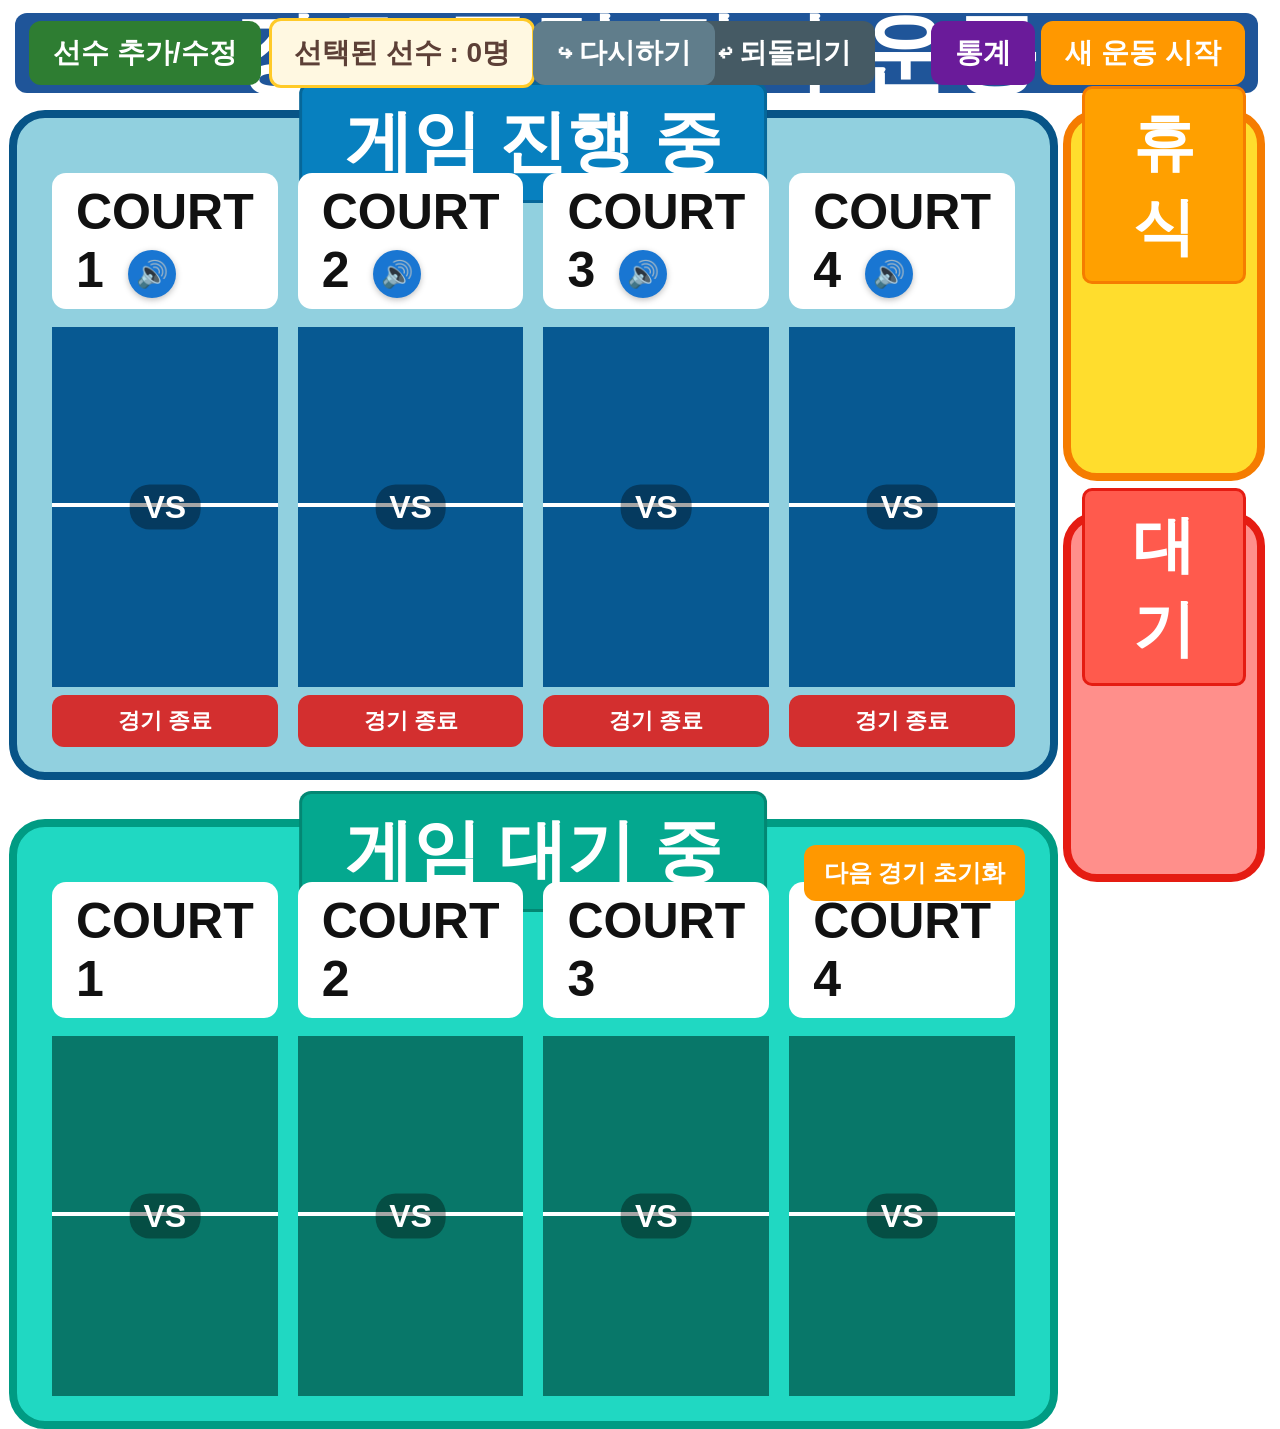
==== court.html @ 14f6e79e "First version of badminton manager" ====
<!DOCTYPE html>
<html lang="ko">
<head>
    <meta charset="UTF-8">
    <meta name="viewport" content="width=device-width, initial-scale=1.0">
    <title>코트 관리</title>
    <link rel="stylesheet" href="style.css">
</head>
<body class="court-body">

<div class="court-layout">

    <header class="court-title-bar">
        <h1>강호 클럽 정기 운동</h1>
            <div id="selectedCountBox" class="selected-count-box">
        선택된 선수 : 0명
    </div>
        <button id="editPlayersBtn" class="edit-players-btn" type="button">선수 추가/수정</button>
        <button id="showStatsBtn" class="show-stats-btn" type="button">통계</button>
        <button id="undoBtn" class="undo-btn" type="button">↩ 되돌리기</button>
        <button id="redoBtn" class="redo-btn" type="button">↪ 다시하기</button>
        <button id="resetWorkoutBtn" class="reset-workout-btn" type="button">새 운동 시작</button>
    </header>

    <main class="court-main-area">

        <section class="game-board playing-board">
            <div class="section-label playing-label">게임 진행 중</div>

            <div class="court-list">
                <div class="badminton-court">
                    <div class="court-name">COURT 1 <button class="call-court-btn icon-call-btn" data-court="1" type="button">🔊</button></div>
                    <div class="court-field">
                        <div id="currentCourt1A" class="assignable-area court-team-area"></div>
                        <div class="vs-label">VS</div>
                        <div id="currentCourt1B" class="assignable-area court-team-area"></div>
                    </div>
                    <button class="finish-game-btn" data-court="1">경기 종료</button>
                </div>

                <div class="badminton-court">
                    <div class="court-name">COURT 2 <button class="call-court-btn icon-call-btn" data-court="2" type="button">🔊</button></div>
                    <div class="court-field">
                        <div id="currentCourt2A" class="assignable-area court-team-area"></div>
                        <div class="vs-label">VS</div>
                        <div id="currentCourt2B" class="assignable-area court-team-area"></div>
                    </div>
                    <button class="finish-game-btn" data-court="2">경기 종료</button>
                </div>

                <div class="badminton-court">
                    <div class="court-name">COURT 3 <button class="call-court-btn icon-call-btn" data-court="3" type="button">🔊</button></div>
                    <div class="court-field">
                        <div id="currentCourt3A" class="assignable-area court-team-area"></div>
                        <div class="vs-label">VS</div>
                        <div id="currentCourt3B" class="assignable-area court-team-area"></div>
                    </div>
                    <button class="finish-game-btn" data-court="3">경기 종료</button>
                </div>

                <div class="badminton-court">
                    <div class="court-name">COURT 4 <button class="call-court-btn icon-call-btn" data-court="4" type="button">🔊</button></div>
                    <div class="court-field">
                        <div id="currentCourt4A" class="assignable-area court-team-area"></div>
                        <div class="vs-label">VS</div>
                        <div id="currentCourt4B" class="assignable-area court-team-area"></div>
                    </div>
                    <button class="finish-game-btn" data-court="4">경기 종료</button>
                </div>
            </div>
        </section>

        <section class="game-board waiting-game-board">
            <div class="section-label waiting-game-label">게임 대기 중</div>
            <button id="clearNextGamesBtn" class="clear-next-games-btn" type="button">다음 경기 초기화</button>

            <div class="court-list">
                <div class="badminton-court next-court">
                    <div class="court-name">COURT 1</div>
                    <div class="court-field">
                        <div id="nextCourt1A" class="assignable-area court-team-area"></div>
                        <div class="vs-label">VS</div>
                        <div id="nextCourt1B" class="assignable-area court-team-area"></div>
                    </div>
                </div>

                <div class="badminton-court next-court">
                    <div class="court-name">COURT 2</div>
                    <div class="court-field">
                        <div id="nextCourt2A" class="assignable-area court-team-area"></div>
                        <div class="vs-label">VS</div>
                        <div id="nextCourt2B" class="assignable-area court-team-area"></div>
                    </div>
                </div>

                <div class="badminton-court next-court">
                    <div class="court-name">COURT 3</div>
                    <div class="court-field">
                        <div id="nextCourt3A" class="assignable-area court-team-area"></div>
                        <div class="vs-label">VS</div>
                        <div id="nextCourt3B" class="assignable-area court-team-area"></div>
                    </div>
                </div>

                <div class="badminton-court next-court">
                    <div class="court-name">COURT 4</div>
                    <div class="court-field">
                        <div id="nextCourt4A" class="assignable-area court-team-area"></div>
                        <div class="vs-label">VS</div>
                        <div id="nextCourt4B" class="assignable-area court-team-area"></div>
                    </div>
                </div>
            </div>
        </section>

    </main>

    <aside class="right-area">
        <section class="side-box rest-box">
            <div class="side-label rest-label">휴 식</div>
            <div id="restPlayers" class="side-content"></div>
        </section>

        <section class="side-box waiting-box">
            <div class="side-label waiting-label">대 기</div>
            <button id="createPlaceholderBtn" class="placeholder-btn" type="button">경기중 복사</button>
            <div id="waitingPlayers" class="side-content"></div>
        </section>
    </aside>

</div>

<script src="court.js"></script>
</body>
</html>
---- style.css ----
body{
    margin:0;
    height:100vh;

    display:flex;
    justify-content:center;
    align-items:center;

    background:#f5f5f5;

    font-family:
    "Apple SD Gothic Neo",
    sans-serif;
}

.container{
    text-align:center;
}

h1{
    margin-bottom:40px;
}

#registerBtn{
    width:250px;
    height:80px;

    font-size:28px;
    font-weight:bold;

    border:none;
    border-radius:15px;

    background:#2e7d32;
    color:white;

    cursor:pointer;
}

/* 선수 등록 페이지 */
.register-container{
    width:92%;
    max-width:1000px;
    text-align:center;
}

.register-box{
    background:white;
    border-radius:24px;
    padding:40px;
    margin-bottom:35px;
    box-shadow:0 4px 15px rgba(0,0,0,0.08);
}

.sub-btn{
    min-width:220px;
    height:70px;
    font-size:24px;
    font-weight:bold;
    border:none;
    border-radius:16px;
    background:#1976d2;
    color:white;
    cursor:pointer;
}

#memberNameInput,
#guestNameInput{
    width:360px;
    height:68px;
    font-size:24px;
    padding:0 20px;
    border:1px solid #ccc;
    border-radius:16px;
    box-sizing:border-box;
}

#completeBtn{
    width:520px;
    height:80px;
    font-size:26px;
    font-weight:bold;
    border:none;
    border-radius:18px;
    background:#2e7d32;
    color:white;
    cursor:pointer;
}

.register-container h1{
    font-size:44px;
    margin-bottom:35px;
}

.register-container h2{
    font-size:32px;
    margin-bottom:25px;
}

button,
input{
    touch-action:manipulation;
}

button{
    -webkit-tap-highlight-color:transparent;
}

.button-row,
.guest-row{
    display:flex;
    justify-content:center;
    align-items:center;
    gap:15px;
    flex-wrap:wrap;
}

#memberList,
#guestList{
    margin-top:25px;
    display:flex;
    flex-wrap:wrap;
    gap:14px;
    justify-content:center;
}

.search-input{
    width:420px;
    height:60px;
    margin:15px auto 10px auto;
    display:block;
    padding:0 18px;
    border:2px solid #d0d0d0;
    border-radius:14px;
    font-size:22px;
    box-sizing:border-box;
}

.search-input:focus{
    outline:none;
    border-color:#1976d2;
}

.player-btn{
    min-width:130px;
    height:58px;
    border:none;
    border-radius:14px;
    background:#e0e0e0;
    font-size:20px;
    font-weight:bold;
    cursor:pointer;
}

.player-btn.selected{
    background:#2e7d32;
    color:white;
}

@media (max-width: 1024px){
    .register-container{
        width:92%;
        max-width:760px;
    }

    .register-box{
        padding:28px;
    }

    h1{
        font-size:36px;
    }

    h2{
        font-size:26px;
    }

    .sub-btn{
        min-width:190px;
        height:60px;
        font-size:21px;
    }

    #memberNameInput,
    #guestNameInput{
        width:300px;
        height:58px;
        font-size:21px;
    }

    #completeBtn{
        width:420px;
        height:70px;
        font-size:22px;
    }
}

@media (max-width: 600px){
    body{
        align-items:flex-start;
        height:auto;
        min-height:100vh;
        padding:30px 0;
    }

    .register-container{
        width:92%;
    }

    h1{
        font-size:30px;
        margin-bottom:25px;
    }

    h2{
        font-size:22px;
    }

    .register-box{
        padding:22px;
        margin-bottom:22px;
    }

    .button-row,
    .guest-row{
        flex-direction:column;
        align-items:center;
    }

    .sub-btn,
    #memberNameInput,
    #guestNameInput,
    #completeBtn{
        width:100%;
        max-width:340px;
    }

    .sub-btn{
        height:58px;
        font-size:20px;
    }

    #memberNameInput,
    #guestNameInput{
        height:56px;
        font-size:20px;
        box-sizing:border-box;
    }

    #completeBtn{
        height:66px;
        font-size:20px;
    }
}

/* =========================
   코트 화면 - 이미지형 보드 UI
========================= */
.court-body{
    margin:0;
    width:100vw;
    height:100vh;
    overflow:hidden;
    background:#ffffff;
    font-family:"Apple SD Gothic Neo", sans-serif;
}

.court-layout{
    width:100vw;
    height:100vh;
    display:grid;
    grid-template-columns:82% 16%;
    grid-template-rows:10% 43% 43%;
    gap:1.5%;
    padding:0.7%;
    box-sizing:border-box;
    background:#ffffff;
}

.court-title-bar{
    grid-column:1 / 3;
    grid-row:1;
    display:flex;
    align-items:center;
    justify-content:center;
    position:relative;
}

.court-title-bar h1{
    margin:0;
    width:99%;
    height:90%;
    display:flex;
    align-items:center;
    justify-content:center;
    background:#1f5599;
    color:white;
    border-radius:12px;
    font-size:88px;
    font-weight:900;
    letter-spacing:3px;
}

.court-main-area{
    grid-column:1;
    grid-row:2 / 4;
    display:grid;
    grid-template-rows:1fr 1fr;
    gap:5%;
}

.game-board{
    position:relative;
    border-radius:36px;
    border:8px solid #075487;
    background:#91d0df;
    padding:55px 35px 25px 35px;
    box-sizing:border-box;
}

.waiting-game-board{
    border-color:#009b83;
    background:#20d8c2;
}

.section-label{
    position:absolute;
    top:-36px;
    left:50%;
    transform:translateX(-50%);
    padding:12px 42px;
    border-radius:12px;
    color:white;
    font-size:68px;
    font-weight:900;
    border:3px solid rgba(0,0,0,0.2);
}

.playing-label{
    background:#0780bf;
}

.waiting-game-label{
    background:#04a88f;
}

.court-list{
    height:100%;
    display:grid;
    grid-template-columns:repeat(4, 1fr);
    gap:20px;
}

.badminton-court{
    position:relative;
    display:flex;
    flex-direction:column;
    align-items:center;
}

.court-name{
    background:white;
    color:#111;
    border-radius:14px;
    padding:10px 24px;
    margin-bottom:18px;
    font-size:50px;
    font-weight:900;
}

.court-field{
    width:100%;
    flex:1;
    background:#075992;
    position:relative;
    min-height:360px;
    display:grid;
    grid-template-rows:1fr 1fr;
    overflow:hidden;
}

.next-court .court-field{
    background:#087769;
}

.right-area{
    grid-column:2;
    grid-row:2 / 4;
    display:grid;
    grid-template-rows:1fr 1fr;
    gap:4%;
    min-height:0;
}

.side-box{
    position:relative;
    border-radius:34px;
    padding:55px 12px 12px 12px;
    box-sizing:border-box;
    display:flex;
    flex-direction:column;
    min-height:0;
}

.rest-box{
    background:#ffdd2d;
    border:8px solid #f57c00;
}

.waiting-box{
    background:#ff8f8b;
    border:8px solid #e51c12;
}

.side-label{
    position:absolute;
    top:-32px;
    left:50%;
    transform:translateX(-50%);
    min-width:110px;
    text-align:center;
    padding:12px 24px;
    border-radius:10px;
    color:white;
    font-size:62px;
    font-weight:900;
}

.rest-label{
    background:#ffa000;
    border:3px solid #f57c00;
}

.waiting-label{
    background:#ff5a4d;
    border:3px solid #e51c12;
}

.side-content{
    width:100%;
    flex:1;
    min-height:0;
    border-radius:18px;
    display:grid;
    grid-template-columns:1fr 1fr;
    gap:4px;
    align-content:start;
    overflow-y:auto;
    overflow-x:hidden;
    scrollbar-width:auto;
}

@media (max-width:1100px){
    .court-title-bar h1{
        font-size:52px;
    }

    .section-label{
        font-size:40px;
    }

    .side-label{
        font-size:36px;
        min-width:110px;
    }

    .court-list{
        gap:14px;
    }
}

.court-player-btn{
    width:100%;
    min-height:42px;
    margin-bottom:2px;
    border:none;
    border-radius:10px;
    background:white;
    color:#222;
    font-size:24px;
    font-weight:900;
    cursor:pointer;
    box-shadow:0 3px 8px rgba(0,0,0,0.25);
}

.court-player-btn.selected-player{
    background:#2e7d32;
    color:white;
    outline:4px solid #ffeb3b;
}

.assigned-player-btn{
    width:98%;
    min-height:52px;
    margin:6px auto;
    display:block;
    background:#ffffff;
    font-size:28px;
}

.assignable-area{
    cursor:pointer;
    padding:8px;
    box-sizing:border-box;
    display:flex;
    flex-direction:column;
    justify-content:center;
    gap:6px;
    min-height:0;
}

.court-team-area:first-child{
    border-bottom:4px solid white;
}

.court-team-area{
    min-height:0;
}

.finish-game-btn{
    width:100%;
    height:52px;
    margin-top:8px;
    border:none;
    border-radius:12px;
    background:#d32f2f;
    color:white;
    font-size:22px;
    font-weight:900;
    cursor:pointer;
}

.finish-game-btn:hover{
    background:#b71c1c;
}

.vs-label{
    position:absolute;
    left:50%;
    top:50%;
    transform:translate(-50%, -50%);
    color:white;
    font-size:32px;
    font-weight:900;
    background:rgba(0,0,0,0.35);
    padding:4px 14px;
    border-radius:20px;
    pointer-events:none;
    z-index:10;
}

.placeholder-btn{
    width:92%;
    height:68px;
    margin:10px auto 12px auto;
    display:block;
    border:none;
    border-radius:12px;
    background:#1565c0;
    color:white;
    font-size:32px;
    font-weight:900;
    cursor:pointer;
}

.placeholder-btn:hover{
    background:#0d47a1;
}

.reset-workout-btn{
    position:absolute;
    right:20px;
    top:50%;
    transform:translateY(-50%);
    height:64px;
    padding:0 24px;
    border:none;
    border-radius:12px;
    background:#ff9800;
    color:white;
    font-size:28px;
    font-weight:900;
    cursor:pointer;
    z-index:20;
}

.reset-workout-btn:hover{
    background:#f57c00;
}

.edit-players-btn{
    position:absolute;
    left:20px;
    top:50%;
    transform:translateY(-50%);
    height:64px;
    padding:0 24px;
    border:none;
    border-radius:12px;
    background:#2e7d32;
    color:white;
    font-size:28px;
    font-weight:900;
    cursor:pointer;
    z-index:20;
}

.edit-players-btn:hover{
    background:#1b5e20;
}

.icon-call-btn{
    width:48px;
    height:48px;
    margin-left:10px;
    border:none;
    border-radius:50%;
    background:#1976d2;
    color:white;
    font-size:26px;
    font-weight:900;
    cursor:pointer;
    vertical-align:middle;
    box-shadow:0 2px 6px rgba(0,0,0,0.25);
}

.icon-call-btn:hover{
    background:#0d47a1;
}

.clear-next-games-btn{
    position:absolute;
    right:25px;
    top:18px;
    height:56px;
    padding:0 20px;
    border:none;
    border-radius:12px;
    background:#ff9800;
    color:white;
    font-size:24px;
    font-weight:900;
    cursor:pointer;
    z-index:20;
}

.clear-next-games-btn:hover{
    background:#f57c00;
}

.low-game-player{
    background:#fff8e1;
    color:#3e2723;
    outline:3px solid #ffca28;
    box-shadow:0 2px 8px rgba(0,0,0,0.22);
}

.show-stats-btn{
    position:absolute;
    right:230px;
    top:50%;
    transform:translateY(-50%);
    height:64px;
    padding:0 24px;
    border:none;
    border-radius:12px;
    background:#6a1b9a;
    color:white;
    font-size:28px;
    font-weight:900;
    cursor:pointer;
    z-index:20;
}

.show-stats-btn:hover{
    background:#4a148c;
}

.undo-btn{
    position:absolute;
    right:390px;
    top:50%;
    transform:translateY(-50%);
    height:64px;
    padding:0 24px;
    border:none;
    border-radius:12px;
    background:#455a64;
    color:white;
    font-size:28px;
    font-weight:900;
    cursor:pointer;
    z-index:20;
}

.undo-btn:hover{
    background:#263238;
}
.redo-btn{
    position:absolute;
    right:550px;
    top:50%;
    transform:translateY(-50%);
    height:64px;
    padding:0 24px;
    border:none;
    border-radius:12px;
    background:#607d8b;
    color:white;
    font-size:28px;
    font-weight:900;
    cursor:pointer;
    z-index:20;
}

.redo-btn:hover{
    background:#455a64;
}

.selected-count-box{
    position:absolute;
    left:260px;
    top:50%;
    transform:translateY(-50%);

    height:64px;
    padding:0 22px;

    display:flex;
    align-items:center;
    justify-content:center;

    border-radius:12px;

    background:#fff8e1;
    border:3px solid #ffca28;

    color:#5d4037;
    font-size:28px;
    font-weight:900;

    z-index:20;
}
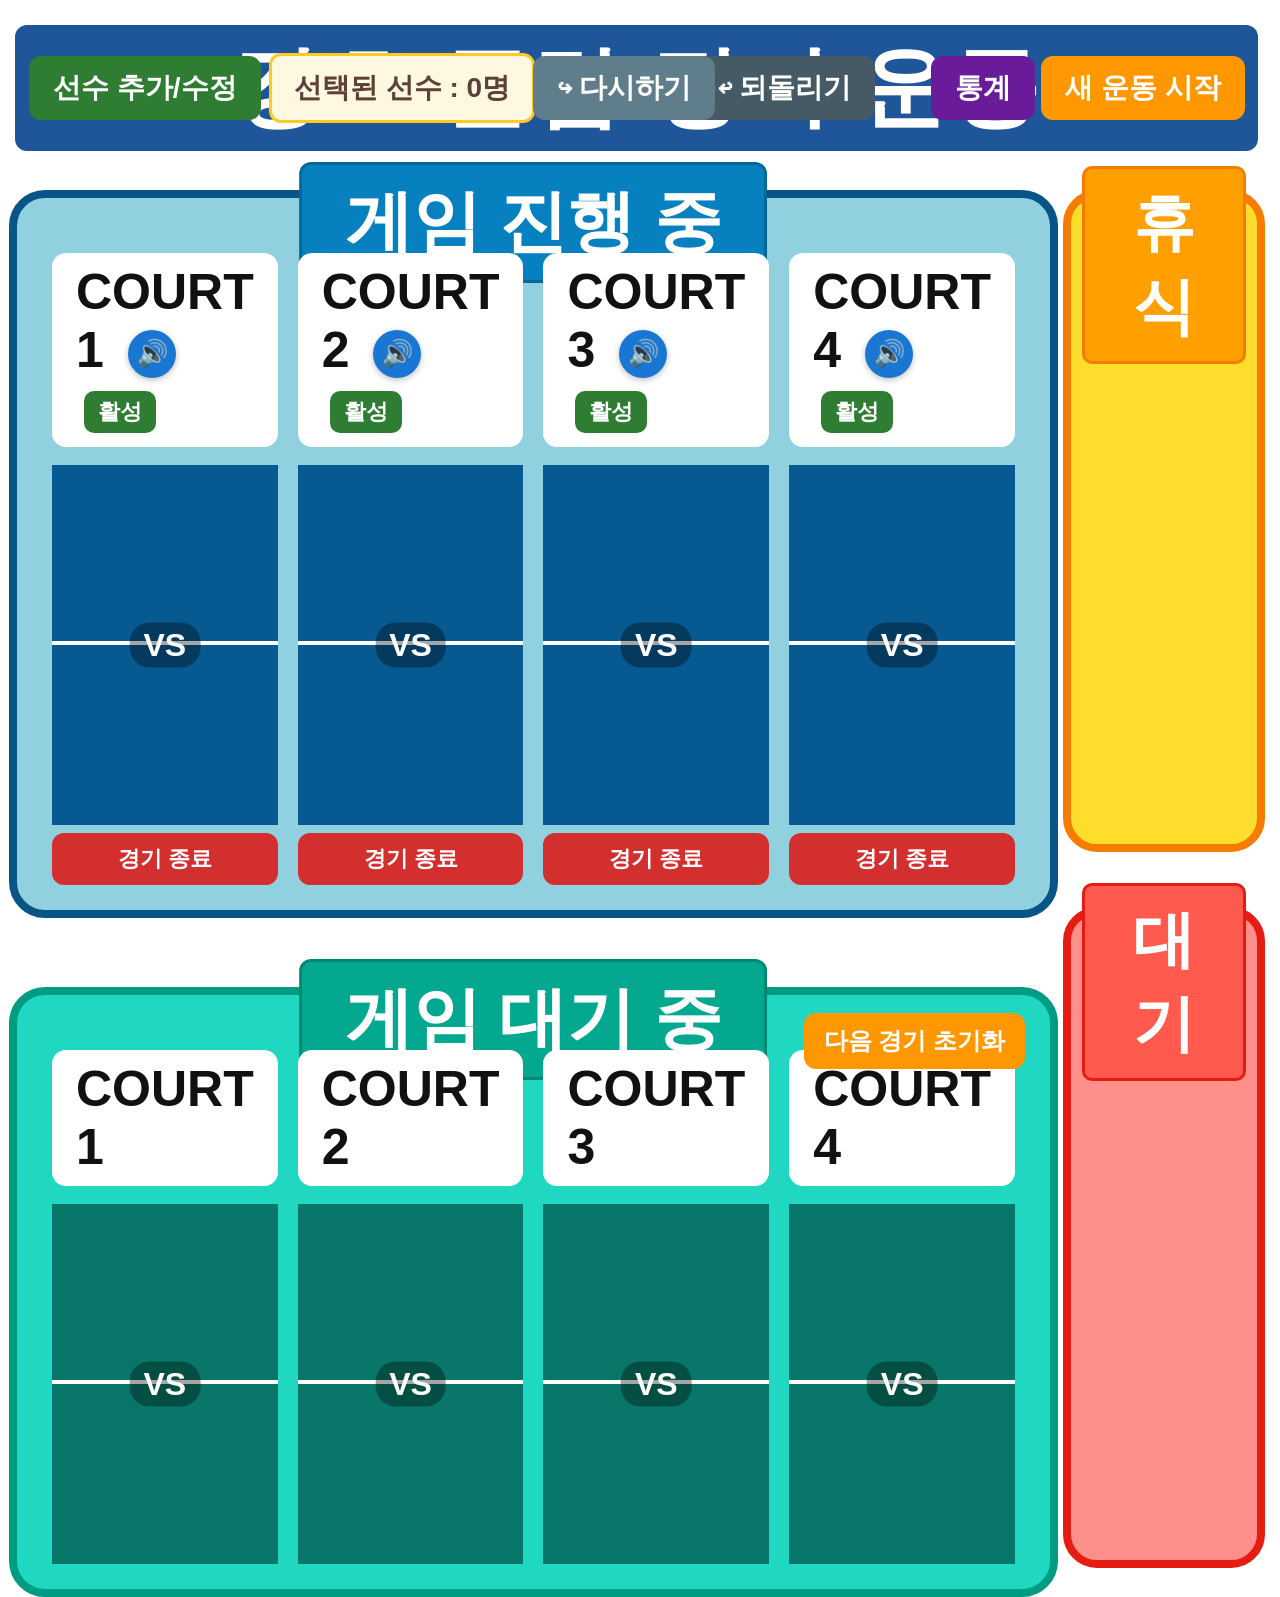
==== commit 0562f1a5: "Add active court toggle feature" ====
--- a/court.html
+++ b/court.html
@@ -29,7 +29,7 @@
 
             <div class="court-list">
                 <div class="badminton-court">
-                    <div class="court-name">COURT 1 <button class="call-court-btn icon-call-btn" data-court="1" type="button">🔊</button></div>
+                    <div class="court-name">COURT 1 <button class="call-court-btn icon-call-btn" data-court="1" type="button">🔊</button> <button class="court-active-btn" data-court="1" type="button">활성</button></div>
                     <div class="court-field">
                         <div id="currentCourt1A" class="assignable-area court-team-area"></div>
                         <div class="vs-label">VS</div>
@@ -39,7 +39,7 @@
                 </div>
 
                 <div class="badminton-court">
-                    <div class="court-name">COURT 2 <button class="call-court-btn icon-call-btn" data-court="2" type="button">🔊</button></div>
+                    <div class="court-name">COURT 2 <button class="call-court-btn icon-call-btn" data-court="2" type="button">🔊</button> <button class="court-active-btn" data-court="2" type="button">활성</button></div>
                     <div class="court-field">
                         <div id="currentCourt2A" class="assignable-area court-team-area"></div>
                         <div class="vs-label">VS</div>
@@ -49,7 +49,7 @@
                 </div>
 
                 <div class="badminton-court">
-                    <div class="court-name">COURT 3 <button class="call-court-btn icon-call-btn" data-court="3" type="button">🔊</button></div>
+                    <div class="court-name">COURT 3 <button class="call-court-btn icon-call-btn" data-court="3" type="button">🔊</button> <button class="court-active-btn" data-court="3" type="button">활성</button></div>
                     <div class="court-field">
                         <div id="currentCourt3A" class="assignable-area court-team-area"></div>
                         <div class="vs-label">VS</div>
@@ -59,7 +59,7 @@
                 </div>
 
                 <div class="badminton-court">
-                    <div class="court-name">COURT 4 <button class="call-court-btn icon-call-btn" data-court="4" type="button">🔊</button></div>
+                    <div class="court-name">COURT 4 <button class="call-court-btn icon-call-btn" data-court="4" type="button">🔊</button> <button class="court-active-btn" data-court="4" type="button">활성</button></div>
                     <div class="court-field">
                         <div id="currentCourt4A" class="assignable-area court-team-area"></div>
                         <div class="vs-label">VS</div>
--- a/style.css
+++ b/style.css
@@ -259,15 +259,22 @@
 .court-body{
     margin:0;
     width:100vw;
-    height:100vh;
-    overflow:hidden;
+    min-height:100vh;
+    height:auto;
+    overflow:auto;
+
+    display:block;
+    justify-content:initial;
+    align-items:initial;
+    padding:0;
+
     background:#ffffff;
     font-family:"Apple SD Gothic Neo", sans-serif;
 }
 
 .court-layout{
     width:100vw;
-    height:100vh;
+    min-height:100vh;
     display:grid;
     grid-template-columns:82% 16%;
     grid-template-rows:10% 43% 43%;
@@ -289,7 +296,7 @@
 .court-title-bar h1{
     margin:0;
     width:99%;
-    height:90%;
+    height:80%;
     display:flex;
     align-items:center;
     justify-content:center;
@@ -740,4 +747,36 @@
     font-weight:900;
 
     z-index:20;
+}
+
+.court-active-btn{
+    height:42px;
+    padding:0 14px;
+    margin-left:8px;
+    border:none;
+    border-radius:10px;
+    background:#2e7d32;
+    color:white;
+    font-size:22px;
+    font-weight:900;
+    cursor:pointer;
+    vertical-align:middle;
+}
+
+.court-active-btn.inactive{
+    background:#757575;
+}
+
+.badminton-court.inactive-court{
+    opacity:0.35;
+    filter:grayscale(70%);
+}
+
+.badminton-court.inactive-court .court-field{
+    background:#9e9e9e;
+}
+
+.badminton-court.inactive-court .finish-game-btn{
+    background:#9e9e9e;
+    cursor:not-allowed;
 }
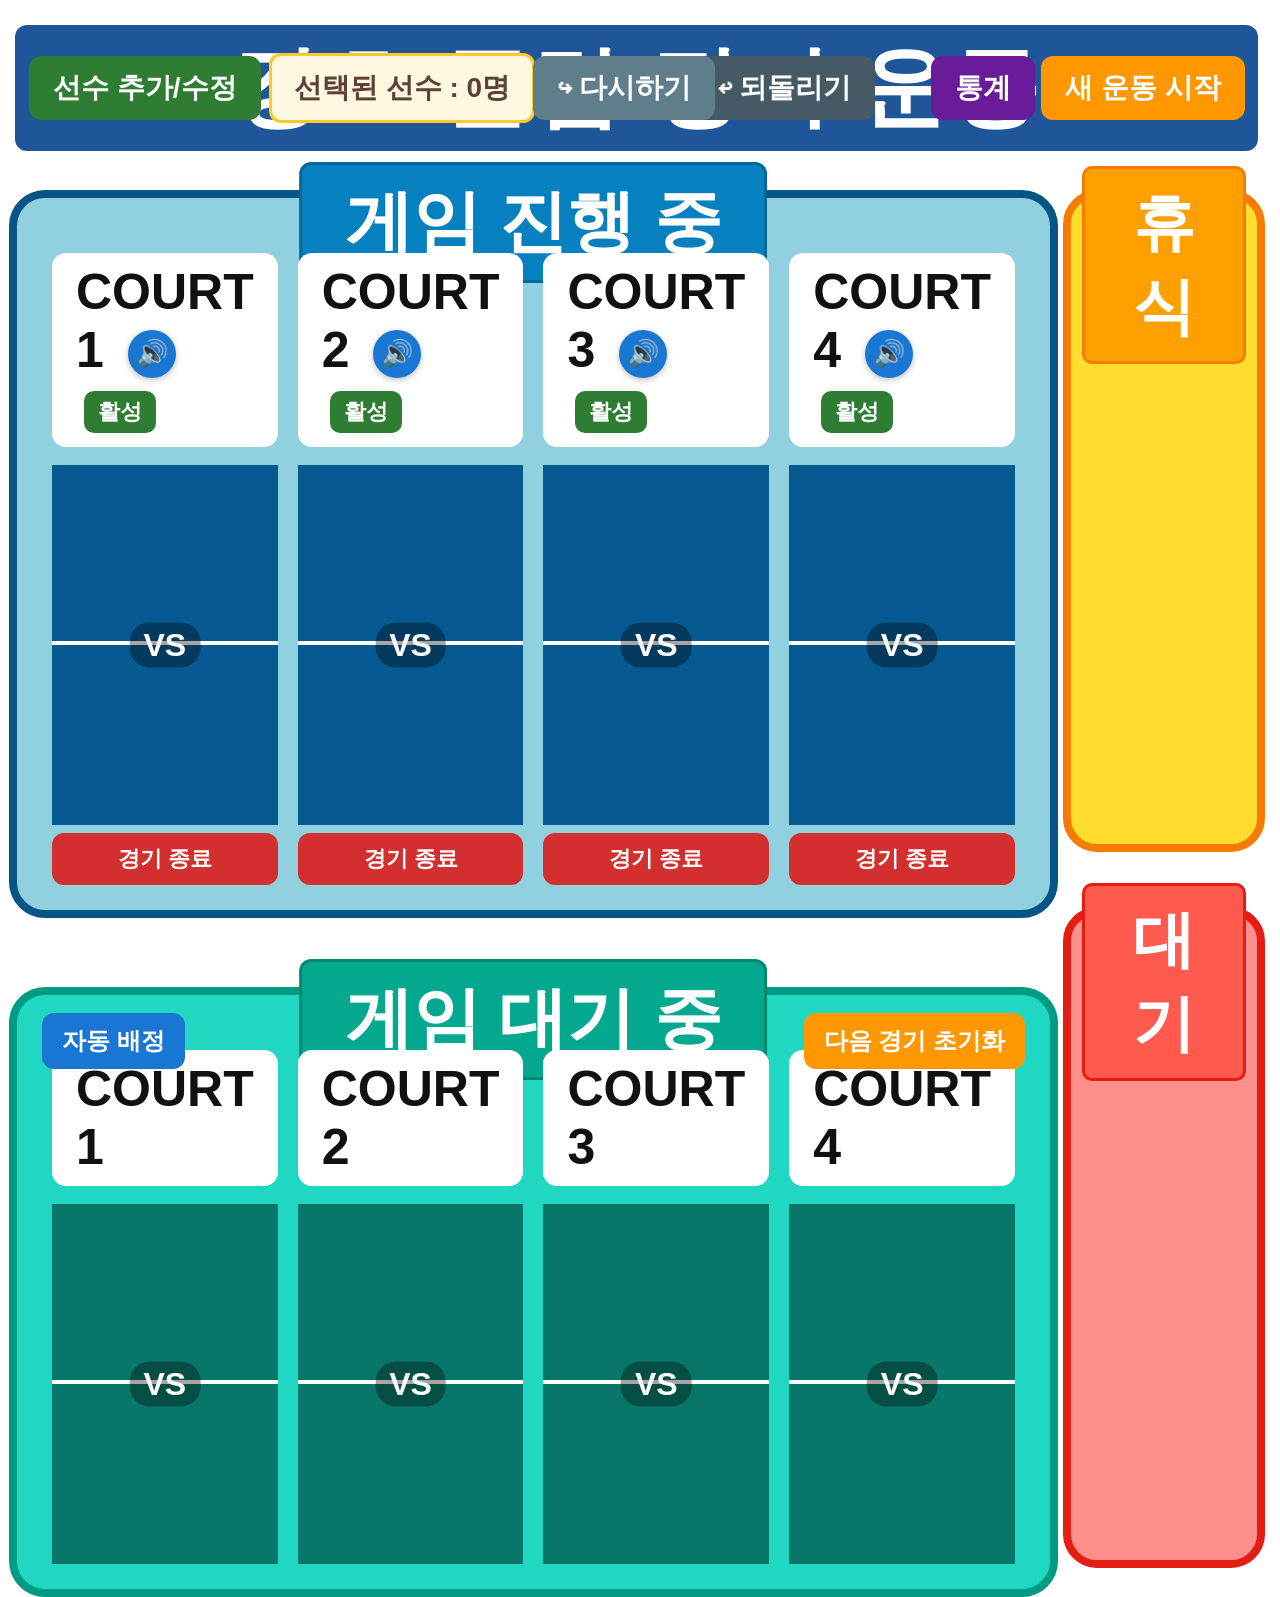
==== commit dbb93895: "Add auto assign selection modal" ====
--- a/court.html
+++ b/court.html
@@ -72,6 +72,7 @@
 
         <section class="game-board waiting-game-board">
             <div class="section-label waiting-game-label">게임 대기 중</div>
+            <button id="autoAssignBtn" class="auto-assign-btn" type="button">자동 배정</button>
             <button id="clearNextGamesBtn" class="clear-next-games-btn" type="button">다음 경기 초기화</button>
 
             <div class="court-list">
@@ -129,7 +130,17 @@
     </aside>
 
 </div>
-
+<div id="autoAssignModal" class="auto-assign-modal hidden">
+    <div class="auto-assign-modal-box">
+        <h2>자동 배정 선택</h2>
+        <p>배정 방식을 선택하세요.</p>
+        <div class="auto-assign-modal-actions">
+            <button id="autoAssignEmptyBtn" type="button">빈 코트만</button>
+            <button id="autoAssignAllBtn" type="button">전체 코트</button>
+            <button id="autoAssignCancelBtn" type="button">취소</button>
+        </div>
+    </div>
+</div>
 <script src="court.js"></script>
 </body>
 </html>
--- a/style.css
+++ b/style.css
@@ -779,4 +779,96 @@
 .badminton-court.inactive-court .finish-game-btn{
     background:#9e9e9e;
     cursor:not-allowed;
+}
+.auto-assign-btn{
+    position:absolute;
+    left:25px;
+    top:18px;
+    height:56px;
+    padding:0 20px;
+    border:none;
+    border-radius:12px;
+    background:#1976d2;
+    color:white;
+    font-size:24px;
+    font-weight:900;
+    cursor:pointer;
+    z-index:9999;
+    display:block;
+}
+
+.auto-assign-btn:hover{
+    background:#0d47a1;
+}
+.hidden{
+    display:none !important;
+}
+
+.auto-assign-modal{
+    position:fixed;
+    inset:0;
+
+    display:flex;
+    justify-content:center;
+    align-items:center;
+
+    background:rgba(0,0,0,0.45);
+
+    z-index:20000;
+}
+
+.auto-assign-modal-box{
+    width:420px;
+
+    background:white;
+
+    border-radius:20px;
+
+    padding:30px;
+
+    text-align:center;
+
+    box-shadow:0 10px 30px rgba(0,0,0,0.3);
+}
+
+.auto-assign-modal-box h2{
+    margin:0 0 15px 0;
+    font-size:34px;
+}
+
+.auto-assign-modal-box p{
+    margin:0 0 25px 0;
+    font-size:22px;
+}
+
+.auto-assign-modal-actions{
+    display:flex;
+    flex-direction:column;
+    gap:12px;
+}
+
+.auto-assign-modal-actions button{
+    height:60px;
+
+    border:none;
+    border-radius:12px;
+
+    color:white;
+
+    font-size:24px;
+    font-weight:900;
+
+    cursor:pointer;
+}
+
+#autoAssignEmptyBtn{
+    background:#1976d2;
+}
+
+#autoAssignAllBtn{
+    background:#2e7d32;
+}
+
+#autoAssignCancelBtn{
+    background:#757575;
 }
